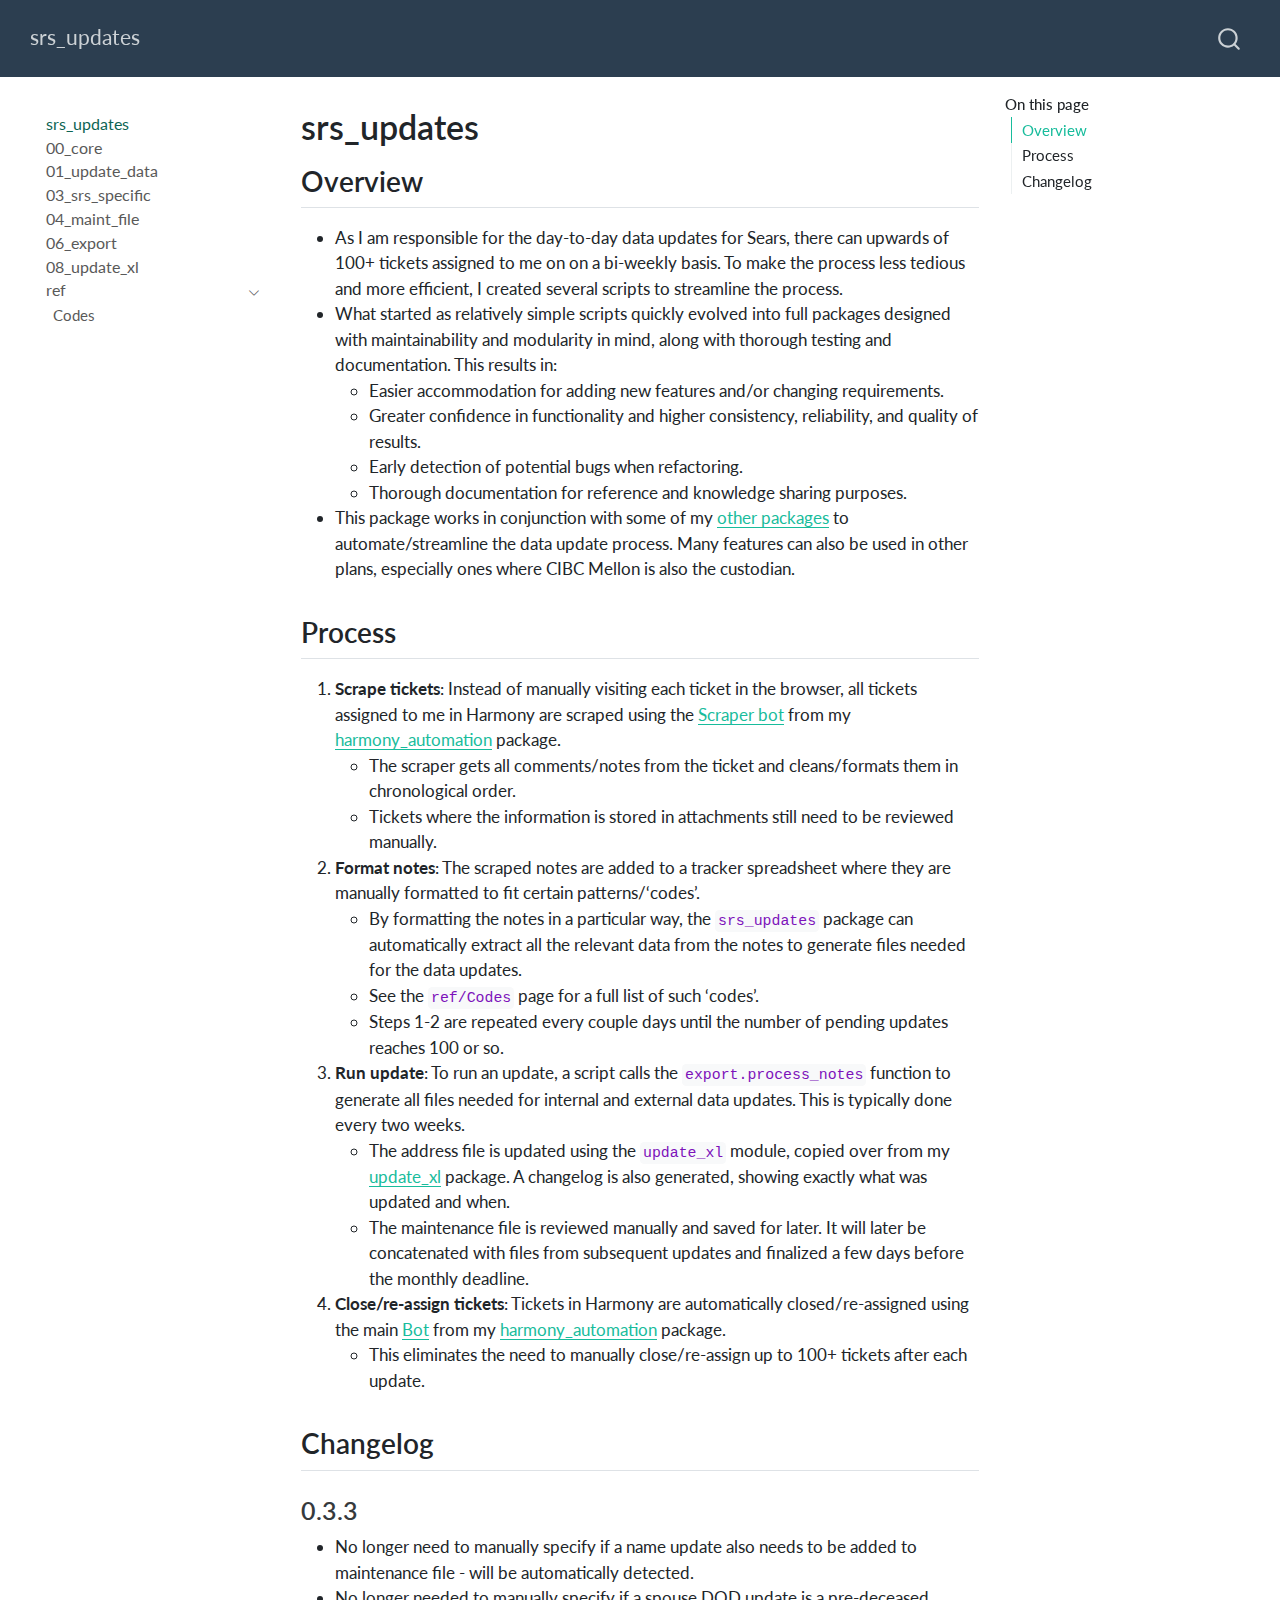
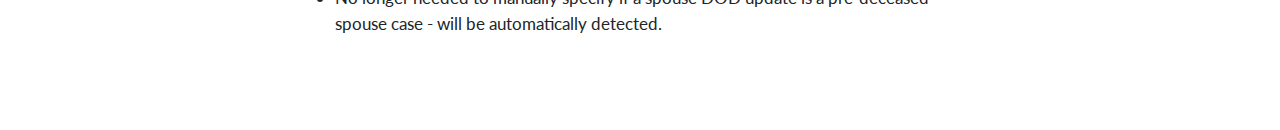
==== docs/index.html @ 4bc820a5 "init" ====
<!DOCTYPE html>
<html xmlns="http://www.w3.org/1999/xhtml" lang="en" xml:lang="en"><head>

<meta charset="utf-8">
<meta name="generator" content="quarto-1.5.56">

<meta name="viewport" content="width=device-width, initial-scale=1.0, user-scalable=yes">


<title>srs_updates</title>
<style>
code{white-space: pre-wrap;}
span.smallcaps{font-variant: small-caps;}
div.columns{display: flex; gap: min(4vw, 1.5em);}
div.column{flex: auto; overflow-x: auto;}
div.hanging-indent{margin-left: 1.5em; text-indent: -1.5em;}
ul.task-list{list-style: none;}
ul.task-list li input[type="checkbox"] {
  width: 0.8em;
  margin: 0 0.8em 0.2em -1em; /* quarto-specific, see https://github.com/quarto-dev/quarto-cli/issues/4556 */ 
  vertical-align: middle;
}
</style>


<script src="site_libs/quarto-nav/quarto-nav.js"></script>
<script src="site_libs/quarto-nav/headroom.min.js"></script>
<script src="site_libs/clipboard/clipboard.min.js"></script>
<script src="site_libs/quarto-search/autocomplete.umd.js"></script>
<script src="site_libs/quarto-search/fuse.min.js"></script>
<script src="site_libs/quarto-search/quarto-search.js"></script>
<meta name="quarto:offset" content="./">
<script src="site_libs/quarto-html/quarto.js"></script>
<script src="site_libs/quarto-html/popper.min.js"></script>
<script src="site_libs/quarto-html/tippy.umd.min.js"></script>
<script src="site_libs/quarto-html/anchor.min.js"></script>
<link href="site_libs/quarto-html/tippy.css" rel="stylesheet">
<link href="site_libs/quarto-html/quarto-syntax-highlighting.css" rel="stylesheet" id="quarto-text-highlighting-styles">
<script src="site_libs/bootstrap/bootstrap.min.js"></script>
<link href="site_libs/bootstrap/bootstrap-icons.css" rel="stylesheet">
<link href="site_libs/bootstrap/bootstrap.min.css" rel="stylesheet" id="quarto-bootstrap" data-mode="light">
<script id="quarto-search-options" type="application/json">{
  "location": "navbar",
  "copy-button": false,
  "collapse-after": 3,
  "panel-placement": "end",
  "type": "overlay",
  "limit": 50,
  "keyboard-shortcut": [
    "f",
    "/",
    "s"
  ],
  "show-item-context": false,
  "language": {
    "search-no-results-text": "No results",
    "search-matching-documents-text": "matching documents",
    "search-copy-link-title": "Copy link to search",
    "search-hide-matches-text": "Hide additional matches",
    "search-more-match-text": "more match in this document",
    "search-more-matches-text": "more matches in this document",
    "search-clear-button-title": "Clear",
    "search-text-placeholder": "",
    "search-detached-cancel-button-title": "Cancel",
    "search-submit-button-title": "Submit",
    "search-label": "Search"
  }
}</script>


<link rel="stylesheet" href="styles.css">
<meta property="og:title" content="srs_updates">
<meta property="og:site_name" content="srs_updates">
<meta name="twitter:title" content="srs_updates">
<meta name="twitter:card" content="summary">
</head>

<body class="nav-sidebar floating nav-fixed">

<div id="quarto-search-results"></div>
  <header id="quarto-header" class="headroom fixed-top">
    <nav class="navbar navbar-expand-lg " data-bs-theme="dark">
      <div class="navbar-container container-fluid">
      <div class="navbar-brand-container mx-auto">
    <a class="navbar-brand" href="./index.html">
    <span class="navbar-title">srs_updates</span>
    </a>
  </div>
        <div class="quarto-navbar-tools tools-end">
</div>
          <div id="quarto-search" class="" title="Search"></div>
      </div> <!-- /container-fluid -->
    </nav>
  <nav class="quarto-secondary-nav">
    <div class="container-fluid d-flex">
      <button type="button" class="quarto-btn-toggle btn" data-bs-toggle="collapse" role="button" data-bs-target=".quarto-sidebar-collapse-item" aria-controls="quarto-sidebar" aria-expanded="false" aria-label="Toggle sidebar navigation" onclick="if (window.quartoToggleHeadroom) { window.quartoToggleHeadroom(); }">
        <i class="bi bi-layout-text-sidebar-reverse"></i>
      </button>
        <nav class="quarto-page-breadcrumbs" aria-label="breadcrumb"><ol class="breadcrumb"><li class="breadcrumb-item"><a href="./index.html">srs_updates</a></li></ol></nav>
        <a class="flex-grow-1" role="navigation" data-bs-toggle="collapse" data-bs-target=".quarto-sidebar-collapse-item" aria-controls="quarto-sidebar" aria-expanded="false" aria-label="Toggle sidebar navigation" onclick="if (window.quartoToggleHeadroom) { window.quartoToggleHeadroom(); }">      
        </a>
    </div>
  </nav>
</header>
<!-- content -->
<div id="quarto-content" class="quarto-container page-columns page-rows-contents page-layout-article page-navbar">
<!-- sidebar -->
  <nav id="quarto-sidebar" class="sidebar collapse collapse-horizontal quarto-sidebar-collapse-item sidebar-navigation floating overflow-auto">
    <div class="sidebar-menu-container"> 
    <ul class="list-unstyled mt-1">
        <li class="sidebar-item">
  <div class="sidebar-item-container"> 
  <a href="./index.html" class="sidebar-item-text sidebar-link active">
 <span class="menu-text">srs_updates</span></a>
  </div>
</li>
        <li class="sidebar-item">
  <div class="sidebar-item-container"> 
  <a href="./core.html" class="sidebar-item-text sidebar-link">
 <span class="menu-text">00_core</span></a>
  </div>
</li>
        <li class="sidebar-item">
  <div class="sidebar-item-container"> 
  <a href="./update_data.html" class="sidebar-item-text sidebar-link">
 <span class="menu-text">01_update_data</span></a>
  </div>
</li>
        <li class="sidebar-item">
  <div class="sidebar-item-container"> 
  <a href="./srs_specific.html" class="sidebar-item-text sidebar-link">
 <span class="menu-text">03_srs_specific</span></a>
  </div>
</li>
        <li class="sidebar-item">
  <div class="sidebar-item-container"> 
  <a href="./maint_file.html" class="sidebar-item-text sidebar-link">
 <span class="menu-text">04_maint_file</span></a>
  </div>
</li>
        <li class="sidebar-item">
  <div class="sidebar-item-container"> 
  <a href="./export.html" class="sidebar-item-text sidebar-link">
 <span class="menu-text">06_export</span></a>
  </div>
</li>
        <li class="sidebar-item">
  <div class="sidebar-item-container"> 
  <a href="./update_xl.html" class="sidebar-item-text sidebar-link">
 <span class="menu-text">08_update_xl</span></a>
  </div>
</li>
        <li class="sidebar-item sidebar-item-section">
      <div class="sidebar-item-container"> 
            <a class="sidebar-item-text sidebar-link text-start" data-bs-toggle="collapse" data-bs-target="#quarto-sidebar-section-1" role="navigation" aria-expanded="true">
 <span class="menu-text">ref</span></a>
          <a class="sidebar-item-toggle text-start" data-bs-toggle="collapse" data-bs-target="#quarto-sidebar-section-1" role="navigation" aria-expanded="true" aria-label="Toggle section">
            <i class="bi bi-chevron-right ms-2"></i>
          </a> 
      </div>
      <ul id="quarto-sidebar-section-1" class="collapse list-unstyled sidebar-section depth1 show">  
          <li class="sidebar-item">
  <div class="sidebar-item-container"> 
  <a href="./ref/codes.html" class="sidebar-item-text sidebar-link">
 <span class="menu-text">Codes</span></a>
  </div>
</li>
      </ul>
  </li>
    </ul>
    </div>
</nav>
<div id="quarto-sidebar-glass" class="quarto-sidebar-collapse-item" data-bs-toggle="collapse" data-bs-target=".quarto-sidebar-collapse-item"></div>
<!-- margin-sidebar -->
    <div id="quarto-margin-sidebar" class="sidebar margin-sidebar">
        <nav id="TOC" role="doc-toc" class="toc-active">
    <h2 id="toc-title">On this page</h2>
   
  <ul>
  <li><a href="#overview" id="toc-overview" class="nav-link active" data-scroll-target="#overview">Overview</a></li>
  <li><a href="#process" id="toc-process" class="nav-link" data-scroll-target="#process">Process</a></li>
  <li><a href="#changelog" id="toc-changelog" class="nav-link" data-scroll-target="#changelog">Changelog</a>
  <ul class="collapse">
  <li><a href="#section" id="toc-section" class="nav-link" data-scroll-target="#section">0.3.3</a></li>
  </ul></li>
  </ul>
</nav>
    </div>
<!-- main -->
<main class="content" id="quarto-document-content">

<header id="title-block-header" class="quarto-title-block default">
<div class="quarto-title">
<h1 class="title">srs_updates</h1>
</div>



<div class="quarto-title-meta">

    
  
    
  </div>
  


</header>


<!-- WARNING: THIS FILE WAS AUTOGENERATED! DO NOT EDIT! -->
<section id="overview" class="level2">
<h2 class="anchored" data-anchor-id="overview">Overview</h2>
<ul>
<li>As I am responsible for the day-to-day data updates for Sears, there can upwards of 100+ tickets assigned to me on on a bi-weekly basis. To make the process less tedious and more efficient, I created several scripts to streamline the process.</li>
<li>What started as relatively simple scripts quickly evolved into full packages designed with maintainability and modularity in mind, along with thorough testing and documentation. This results in:
<ul>
<li>Easier accommodation for adding new features and/or changing requirements.</li>
<li>Greater confidence in functionality and higher consistency, reliability, and quality of results.</li>
<li>Early detection of potential bugs when refactoring.</li>
<li>Thorough documentation for reference and knowledge sharing purposes.</li>
</ul></li>
<li>This package works in conjunction with some of my <a href="https://github.com/pyronone/">other packages</a> to automate/streamline the data update process. Many features can also be used in other plans, especially ones where CIBC Mellon is also the custodian.</li>
</ul>
</section>
<section id="process" class="level2">
<h2 class="anchored" data-anchor-id="process">Process</h2>
<ol type="1">
<li><strong>Scrape tickets</strong>: Instead of manually visiting each ticket in the browser, all tickets assigned to me in Harmony are scraped using the <a href="https://pyronone.github.io/harmony_automation/bots.html#scraper">Scraper bot</a> from my <a href="https://pyronone.github.io/harmony_automation/index.html">harmony_automation</a> package.
<ul>
<li>The scraper gets all comments/notes from the ticket and cleans/formats them in chronological order.</li>
<li>Tickets where the information is stored in attachments still need to be reviewed manually.</li>
</ul></li>
<li><strong>Format notes</strong>: The scraped notes are added to a tracker spreadsheet where they are manually formatted to fit certain patterns/‘codes’.
<ul>
<li>By formatting the notes in a particular way, the <code>srs_updates</code> package can automatically extract all the relevant data from the notes to generate files needed for the data updates.</li>
<li>See the <code>ref/Codes</code> page for a full list of such ‘codes’.<br>
</li>
<li>Steps 1-2 are repeated every couple days until the number of pending updates reaches 100 or so.</li>
</ul></li>
<li><strong>Run update</strong>: To run an update, a script calls the <code>export.process_notes</code> function to generate all files needed for internal and external data updates. This is typically done every two weeks.
<ul>
<li>The address file is updated using the <code>update_xl</code> module, copied over from my <a href="https://pyronone.github.io/update_xl/index.html">update_xl</a> package. A changelog is also generated, showing exactly what was updated and when.</li>
<li>The maintenance file is reviewed manually and saved for later. It will later be concatenated with files from subsequent updates and finalized a few days before the monthly deadline.</li>
</ul></li>
<li><strong>Close/re-assign tickets</strong>: Tickets in Harmony are automatically closed/re-assigned using the main <a href="https://pyronone.github.io/harmony_automation/bots.html#bot">Bot</a> from my <a href="https://pyronone.github.io/harmony_automation/index.html">harmony_automation</a> package.
<ul>
<li>This eliminates the need to manually close/re-assign up to 100+ tickets after each update.</li>
</ul></li>
</ol>
</section>
<section id="changelog" class="level2">
<h2 class="anchored" data-anchor-id="changelog">Changelog</h2>
<section id="section" class="level3">
<h3 class="anchored" data-anchor-id="section">0.3.3</h3>
<ul>
<li>No longer need to manually specify if a name update also needs to be added to maintenance file - will be automatically detected.</li>
<li>No longer needed to manually specify if a spouse DOD update is a pre-deceased spouse case - will be automatically detected.</li>
</ul>


</section>
</section>

</main> <!-- /main -->
<script id="quarto-html-after-body" type="application/javascript">
window.document.addEventListener("DOMContentLoaded", function (event) {
  const toggleBodyColorMode = (bsSheetEl) => {
    const mode = bsSheetEl.getAttribute("data-mode");
    const bodyEl = window.document.querySelector("body");
    if (mode === "dark") {
      bodyEl.classList.add("quarto-dark");
      bodyEl.classList.remove("quarto-light");
    } else {
      bodyEl.classList.add("quarto-light");
      bodyEl.classList.remove("quarto-dark");
    }
  }
  const toggleBodyColorPrimary = () => {
    const bsSheetEl = window.document.querySelector("link#quarto-bootstrap");
    if (bsSheetEl) {
      toggleBodyColorMode(bsSheetEl);
    }
  }
  toggleBodyColorPrimary();  
  const icon = "";
  const anchorJS = new window.AnchorJS();
  anchorJS.options = {
    placement: 'right',
    icon: icon
  };
  anchorJS.add('.anchored');
  const isCodeAnnotation = (el) => {
    for (const clz of el.classList) {
      if (clz.startsWith('code-annotation-')) {                     
        return true;
      }
    }
    return false;
  }
  const onCopySuccess = function(e) {
    // button target
    const button = e.trigger;
    // don't keep focus
    button.blur();
    // flash "checked"
    button.classList.add('code-copy-button-checked');
    var currentTitle = button.getAttribute("title");
    button.setAttribute("title", "Copied!");
    let tooltip;
    if (window.bootstrap) {
      button.setAttribute("data-bs-toggle", "tooltip");
      button.setAttribute("data-bs-placement", "left");
      button.setAttribute("data-bs-title", "Copied!");
      tooltip = new bootstrap.Tooltip(button, 
        { trigger: "manual", 
          customClass: "code-copy-button-tooltip",
          offset: [0, -8]});
      tooltip.show();    
    }
    setTimeout(function() {
      if (tooltip) {
        tooltip.hide();
        button.removeAttribute("data-bs-title");
        button.removeAttribute("data-bs-toggle");
        button.removeAttribute("data-bs-placement");
      }
      button.setAttribute("title", currentTitle);
      button.classList.remove('code-copy-button-checked');
    }, 1000);
    // clear code selection
    e.clearSelection();
  }
  const getTextToCopy = function(trigger) {
      const codeEl = trigger.previousElementSibling.cloneNode(true);
      for (const childEl of codeEl.children) {
        if (isCodeAnnotation(childEl)) {
          childEl.remove();
        }
      }
      return codeEl.innerText;
  }
  const clipboard = new window.ClipboardJS('.code-copy-button:not([data-in-quarto-modal])', {
    text: getTextToCopy
  });
  clipboard.on('success', onCopySuccess);
  if (window.document.getElementById('quarto-embedded-source-code-modal')) {
    // For code content inside modals, clipBoardJS needs to be initialized with a container option
    // TODO: Check when it could be a function (https://github.com/zenorocha/clipboard.js/issues/860)
    const clipboardModal = new window.ClipboardJS('.code-copy-button[data-in-quarto-modal]', {
      text: getTextToCopy,
      container: window.document.getElementById('quarto-embedded-source-code-modal')
    });
    clipboardModal.on('success', onCopySuccess);
  }
    var localhostRegex = new RegExp(/^(?:http|https):\/\/localhost\:?[0-9]*\//);
    var mailtoRegex = new RegExp(/^mailto:/);
      var filterRegex = new RegExp("https:\/\/R\.github\.io\/srs_updates");
    var isInternal = (href) => {
        return filterRegex.test(href) || localhostRegex.test(href) || mailtoRegex.test(href);
    }
    // Inspect non-navigation links and adorn them if external
 	var links = window.document.querySelectorAll('a[href]:not(.nav-link):not(.navbar-brand):not(.toc-action):not(.sidebar-link):not(.sidebar-item-toggle):not(.pagination-link):not(.no-external):not([aria-hidden]):not(.dropdown-item):not(.quarto-navigation-tool):not(.about-link)');
    for (var i=0; i<links.length; i++) {
      const link = links[i];
      if (!isInternal(link.href)) {
        // undo the damage that might have been done by quarto-nav.js in the case of
        // links that we want to consider external
        if (link.dataset.originalHref !== undefined) {
          link.href = link.dataset.originalHref;
        }
      }
    }
  function tippyHover(el, contentFn, onTriggerFn, onUntriggerFn) {
    const config = {
      allowHTML: true,
      maxWidth: 500,
      delay: 100,
      arrow: false,
      appendTo: function(el) {
          return el.parentElement;
      },
      interactive: true,
      interactiveBorder: 10,
      theme: 'quarto',
      placement: 'bottom-start',
    };
    if (contentFn) {
      config.content = contentFn;
    }
    if (onTriggerFn) {
      config.onTrigger = onTriggerFn;
    }
    if (onUntriggerFn) {
      config.onUntrigger = onUntriggerFn;
    }
    window.tippy(el, config); 
  }
  const noterefs = window.document.querySelectorAll('a[role="doc-noteref"]');
  for (var i=0; i<noterefs.length; i++) {
    const ref = noterefs[i];
    tippyHover(ref, function() {
      // use id or data attribute instead here
      let href = ref.getAttribute('data-footnote-href') || ref.getAttribute('href');
      try { href = new URL(href).hash; } catch {}
      const id = href.replace(/^#\/?/, "");
      const note = window.document.getElementById(id);
      if (note) {
        return note.innerHTML;
      } else {
        return "";
      }
    });
  }
  const xrefs = window.document.querySelectorAll('a.quarto-xref');
  const processXRef = (id, note) => {
    // Strip column container classes
    const stripColumnClz = (el) => {
      el.classList.remove("page-full", "page-columns");
      if (el.children) {
        for (const child of el.children) {
          stripColumnClz(child);
        }
      }
    }
    stripColumnClz(note)
    if (id === null || id.startsWith('sec-')) {
      // Special case sections, only their first couple elements
      const container = document.createElement("div");
      if (note.children && note.children.length > 2) {
        container.appendChild(note.children[0].cloneNode(true));
        for (let i = 1; i < note.children.length; i++) {
          const child = note.children[i];
          if (child.tagName === "P" && child.innerText === "") {
            continue;
          } else {
            container.appendChild(child.cloneNode(true));
            break;
          }
        }
        if (window.Quarto?.typesetMath) {
          window.Quarto.typesetMath(container);
        }
        return container.innerHTML
      } else {
        if (window.Quarto?.typesetMath) {
          window.Quarto.typesetMath(note);
        }
        return note.innerHTML;
      }
    } else {
      // Remove any anchor links if they are present
      const anchorLink = note.querySelector('a.anchorjs-link');
      if (anchorLink) {
        anchorLink.remove();
      }
      if (window.Quarto?.typesetMath) {
        window.Quarto.typesetMath(note);
      }
      // TODO in 1.5, we should make sure this works without a callout special case
      if (note.classList.contains("callout")) {
        return note.outerHTML;
      } else {
        return note.innerHTML;
      }
    }
  }
  for (var i=0; i<xrefs.length; i++) {
    const xref = xrefs[i];
    tippyHover(xref, undefined, function(instance) {
      instance.disable();
      let url = xref.getAttribute('href');
      let hash = undefined; 
      if (url.startsWith('#')) {
        hash = url;
      } else {
        try { hash = new URL(url).hash; } catch {}
      }
      if (hash) {
        const id = hash.replace(/^#\/?/, "");
        const note = window.document.getElementById(id);
        if (note !== null) {
          try {
            const html = processXRef(id, note.cloneNode(true));
            instance.setContent(html);
          } finally {
            instance.enable();
            instance.show();
          }
        } else {
          // See if we can fetch this
          fetch(url.split('#')[0])
          .then(res => res.text())
          .then(html => {
            const parser = new DOMParser();
            const htmlDoc = parser.parseFromString(html, "text/html");
            const note = htmlDoc.getElementById(id);
            if (note !== null) {
              const html = processXRef(id, note);
              instance.setContent(html);
            } 
          }).finally(() => {
            instance.enable();
            instance.show();
          });
        }
      } else {
        // See if we can fetch a full url (with no hash to target)
        // This is a special case and we should probably do some content thinning / targeting
        fetch(url)
        .then(res => res.text())
        .then(html => {
          const parser = new DOMParser();
          const htmlDoc = parser.parseFromString(html, "text/html");
          const note = htmlDoc.querySelector('main.content');
          if (note !== null) {
            // This should only happen for chapter cross references
            // (since there is no id in the URL)
            // remove the first header
            if (note.children.length > 0 && note.children[0].tagName === "HEADER") {
              note.children[0].remove();
            }
            const html = processXRef(null, note);
            instance.setContent(html);
          } 
        }).finally(() => {
          instance.enable();
          instance.show();
        });
      }
    }, function(instance) {
    });
  }
      let selectedAnnoteEl;
      const selectorForAnnotation = ( cell, annotation) => {
        let cellAttr = 'data-code-cell="' + cell + '"';
        let lineAttr = 'data-code-annotation="' +  annotation + '"';
        const selector = 'span[' + cellAttr + '][' + lineAttr + ']';
        return selector;
      }
      const selectCodeLines = (annoteEl) => {
        const doc = window.document;
        const targetCell = annoteEl.getAttribute("data-target-cell");
        const targetAnnotation = annoteEl.getAttribute("data-target-annotation");
        const annoteSpan = window.document.querySelector(selectorForAnnotation(targetCell, targetAnnotation));
        const lines = annoteSpan.getAttribute("data-code-lines").split(",");
        const lineIds = lines.map((line) => {
          return targetCell + "-" + line;
        })
        let top = null;
        let height = null;
        let parent = null;
        if (lineIds.length > 0) {
            //compute the position of the single el (top and bottom and make a div)
            const el = window.document.getElementById(lineIds[0]);
            top = el.offsetTop;
            height = el.offsetHeight;
            parent = el.parentElement.parentElement;
          if (lineIds.length > 1) {
            const lastEl = window.document.getElementById(lineIds[lineIds.length - 1]);
            const bottom = lastEl.offsetTop + lastEl.offsetHeight;
            height = bottom - top;
          }
          if (top !== null && height !== null && parent !== null) {
            // cook up a div (if necessary) and position it 
            let div = window.document.getElementById("code-annotation-line-highlight");
            if (div === null) {
              div = window.document.createElement("div");
              div.setAttribute("id", "code-annotation-line-highlight");
              div.style.position = 'absolute';
              parent.appendChild(div);
            }
            div.style.top = top - 2 + "px";
            div.style.height = height + 4 + "px";
            div.style.left = 0;
            let gutterDiv = window.document.getElementById("code-annotation-line-highlight-gutter");
            if (gutterDiv === null) {
              gutterDiv = window.document.createElement("div");
              gutterDiv.setAttribute("id", "code-annotation-line-highlight-gutter");
              gutterDiv.style.position = 'absolute';
              const codeCell = window.document.getElementById(targetCell);
              const gutter = codeCell.querySelector('.code-annotation-gutter');
              gutter.appendChild(gutterDiv);
            }
            gutterDiv.style.top = top - 2 + "px";
            gutterDiv.style.height = height + 4 + "px";
          }
          selectedAnnoteEl = annoteEl;
        }
      };
      const unselectCodeLines = () => {
        const elementsIds = ["code-annotation-line-highlight", "code-annotation-line-highlight-gutter"];
        elementsIds.forEach((elId) => {
          const div = window.document.getElementById(elId);
          if (div) {
            div.remove();
          }
        });
        selectedAnnoteEl = undefined;
      };
        // Handle positioning of the toggle
    window.addEventListener(
      "resize",
      throttle(() => {
        elRect = undefined;
        if (selectedAnnoteEl) {
          selectCodeLines(selectedAnnoteEl);
        }
      }, 10)
    );
    function throttle(fn, ms) {
    let throttle = false;
    let timer;
      return (...args) => {
        if(!throttle) { // first call gets through
            fn.apply(this, args);
            throttle = true;
        } else { // all the others get throttled
            if(timer) clearTimeout(timer); // cancel #2
            timer = setTimeout(() => {
              fn.apply(this, args);
              timer = throttle = false;
            }, ms);
        }
      };
    }
      // Attach click handler to the DT
      const annoteDls = window.document.querySelectorAll('dt[data-target-cell]');
      for (const annoteDlNode of annoteDls) {
        annoteDlNode.addEventListener('click', (event) => {
          const clickedEl = event.target;
          if (clickedEl !== selectedAnnoteEl) {
            unselectCodeLines();
            const activeEl = window.document.querySelector('dt[data-target-cell].code-annotation-active');
            if (activeEl) {
              activeEl.classList.remove('code-annotation-active');
            }
            selectCodeLines(clickedEl);
            clickedEl.classList.add('code-annotation-active');
          } else {
            // Unselect the line
            unselectCodeLines();
            clickedEl.classList.remove('code-annotation-active');
          }
        });
      }
  const findCites = (el) => {
    const parentEl = el.parentElement;
    if (parentEl) {
      const cites = parentEl.dataset.cites;
      if (cites) {
        return {
          el,
          cites: cites.split(' ')
        };
      } else {
        return findCites(el.parentElement)
      }
    } else {
      return undefined;
    }
  };
  var bibliorefs = window.document.querySelectorAll('a[role="doc-biblioref"]');
  for (var i=0; i<bibliorefs.length; i++) {
    const ref = bibliorefs[i];
    const citeInfo = findCites(ref);
    if (citeInfo) {
      tippyHover(citeInfo.el, function() {
        var popup = window.document.createElement('div');
        citeInfo.cites.forEach(function(cite) {
          var citeDiv = window.document.createElement('div');
          citeDiv.classList.add('hanging-indent');
          citeDiv.classList.add('csl-entry');
          var biblioDiv = window.document.getElementById('ref-' + cite);
          if (biblioDiv) {
            citeDiv.innerHTML = biblioDiv.innerHTML;
          }
          popup.appendChild(citeDiv);
        });
        return popup.innerHTML;
      });
    }
  }
});
</script>
</div> <!-- /content -->




</body></html>
---- docs/site_libs/quarto-html/tippy.css ----
.tippy-box[data-animation=fade][data-state=hidden]{opacity:0}[data-tippy-root]{max-width:calc(100vw - 10px)}.tippy-box{position:relative;background-color:#333;color:#fff;border-radius:4px;font-size:14px;line-height:1.4;white-space:normal;outline:0;transition-property:transform,visibility,opacity}.tippy-box[data-placement^=top]>.tippy-arrow{bottom:0}.tippy-box[data-placement^=top]>.tippy-arrow:before{bottom:-7px;left:0;border-width:8px 8px 0;border-top-color:initial;transform-origin:center top}.tippy-box[data-placement^=bottom]>.tippy-arrow{top:0}.tippy-box[data-placement^=bottom]>.tippy-arrow:before{top:-7px;left:0;border-width:0 8px 8px;border-bottom-color:initial;transform-origin:center bottom}.tippy-box[data-placement^=left]>.tippy-arrow{right:0}.tippy-box[data-placement^=left]>.tippy-arrow:before{border-width:8px 0 8px 8px;border-left-color:initial;right:-7px;transform-origin:center left}.tippy-box[data-placement^=right]>.tippy-arrow{left:0}.tippy-box[data-placement^=right]>.tippy-arrow:before{left:-7px;border-width:8px 8px 8px 0;border-right-color:initial;transform-origin:center right}.tippy-box[data-inertia][data-state=visible]{transition-timing-function:cubic-bezier(.54,1.5,.38,1.11)}.tippy-arrow{width:16px;height:16px;color:#333}.tippy-arrow:before{content:"";position:absolute;border-color:transparent;border-style:solid}.tippy-content{position:relative;padding:5px 9px;z-index:1}
---- docs/site_libs/quarto-html/quarto-syntax-highlighting.css ----
/* quarto syntax highlight colors */
:root {
  --quarto-hl-ot-color: #003B4F;
  --quarto-hl-at-color: #657422;
  --quarto-hl-ss-color: #20794D;
  --quarto-hl-an-color: #5E5E5E;
  --quarto-hl-fu-color: #4758AB;
  --quarto-hl-st-color: #20794D;
  --quarto-hl-cf-color: #003B4F;
  --quarto-hl-op-color: #5E5E5E;
  --quarto-hl-er-color: #AD0000;
  --quarto-hl-bn-color: #AD0000;
  --quarto-hl-al-color: #AD0000;
  --quarto-hl-va-color: #111111;
  --quarto-hl-bu-color: inherit;
  --quarto-hl-ex-color: inherit;
  --quarto-hl-pp-color: #AD0000;
  --quarto-hl-in-color: #5E5E5E;
  --quarto-hl-vs-color: #20794D;
  --quarto-hl-wa-color: #5E5E5E;
  --quarto-hl-do-color: #5E5E5E;
  --quarto-hl-im-color: #00769E;
  --quarto-hl-ch-color: #20794D;
  --quarto-hl-dt-color: #AD0000;
  --quarto-hl-fl-color: #AD0000;
  --quarto-hl-co-color: #5E5E5E;
  --quarto-hl-cv-color: #5E5E5E;
  --quarto-hl-cn-color: #8f5902;
  --quarto-hl-sc-color: #5E5E5E;
  --quarto-hl-dv-color: #AD0000;
  --quarto-hl-kw-color: #003B4F;
}

/* other quarto variables */
:root {
  --quarto-font-monospace: SFMono-Regular, Menlo, Monaco, Consolas, "Liberation Mono", "Courier New", monospace;
}

pre > code.sourceCode > span {
  color: #003B4F;
}

code span {
  color: #003B4F;
}

code.sourceCode > span {
  color: #003B4F;
}

div.sourceCode,
div.sourceCode pre.sourceCode {
  color: #003B4F;
}

code span.ot {
  color: #003B4F;
  font-style: inherit;
}

code span.at {
  color: #657422;
  font-style: inherit;
}

code span.ss {
  color: #20794D;
  font-style: inherit;
}

code span.an {
  color: #5E5E5E;
  font-style: inherit;
}

code span.fu {
  color: #4758AB;
  font-style: inherit;
}

code span.st {
  color: #20794D;
  font-style: inherit;
}

code span.cf {
  color: #003B4F;
  font-weight: bold;
  font-style: inherit;
}

code span.op {
  color: #5E5E5E;
  font-style: inherit;
}

code span.er {
  color: #AD0000;
  font-style: inherit;
}

code span.bn {
  color: #AD0000;
  font-style: inherit;
}

code span.al {
  color: #AD0000;
  font-style: inherit;
}

code span.va {
  color: #111111;
  font-style: inherit;
}

code span.bu {
  font-style: inherit;
}

code span.ex {
  font-style: inherit;
}

code span.pp {
  color: #AD0000;
  font-style: inherit;
}

code span.in {
  color: #5E5E5E;
  font-style: inherit;
}

code span.vs {
  color: #20794D;
  font-style: inherit;
}

code span.wa {
  color: #5E5E5E;
  font-style: italic;
}

code span.do {
  color: #5E5E5E;
  font-style: italic;
}

code span.im {
  color: #00769E;
  font-style: inherit;
}

code span.ch {
  color: #20794D;
  font-style: inherit;
}

code span.dt {
  color: #AD0000;
  font-style: inherit;
}

code span.fl {
  color: #AD0000;
  font-style: inherit;
}

code span.co {
  color: #5E5E5E;
  font-style: inherit;
}

code span.cv {
  color: #5E5E5E;
  font-style: italic;
}

code span.cn {
  color: #8f5902;
  font-style: inherit;
}

code span.sc {
  color: #5E5E5E;
  font-style: inherit;
}

code span.dv {
  color: #AD0000;
  font-style: inherit;
}

code span.kw {
  color: #003B4F;
  font-weight: bold;
  font-style: inherit;
}

.prevent-inlining {
  content: "</";
}

/*# sourceMappingURL=debc5d5d77c3f9108843748ff7464032.css.map */
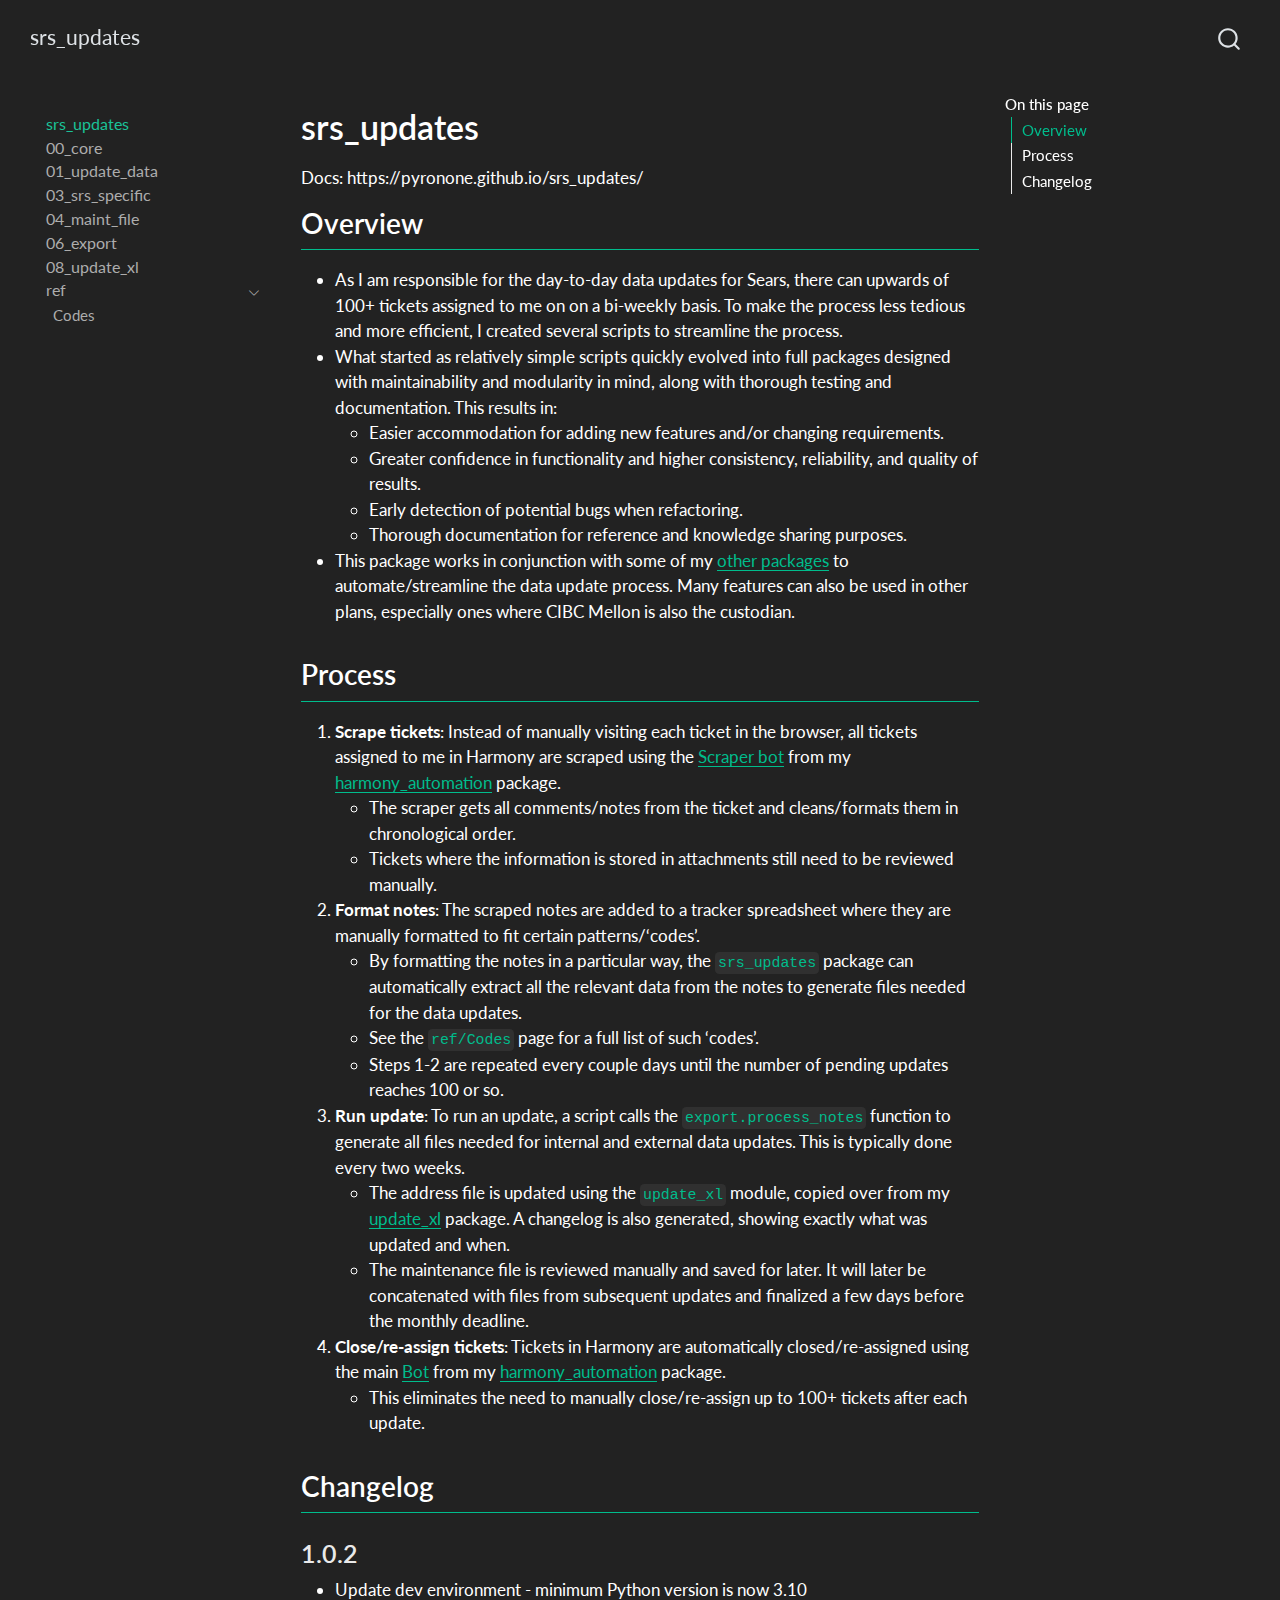
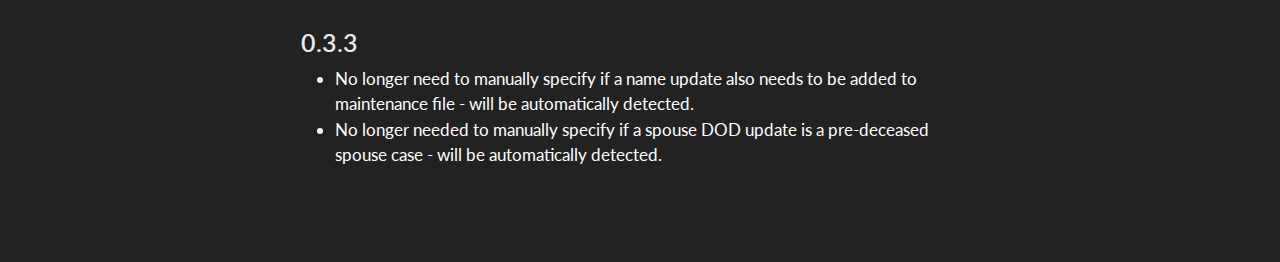
==== commit 2e05e4ea: "1.0.2" ====
--- a/docs/index.html
+++ b/docs/index.html
@@ -35,10 +35,10 @@
 <script src="site_libs/quarto-html/tippy.umd.min.js"></script>
 <script src="site_libs/quarto-html/anchor.min.js"></script>
 <link href="site_libs/quarto-html/tippy.css" rel="stylesheet">
-<link href="site_libs/quarto-html/quarto-syntax-highlighting.css" rel="stylesheet" id="quarto-text-highlighting-styles">
+<link href="site_libs/quarto-html/quarto-syntax-highlighting-dark.css" rel="stylesheet" id="quarto-text-highlighting-styles">
 <script src="site_libs/bootstrap/bootstrap.min.js"></script>
 <link href="site_libs/bootstrap/bootstrap-icons.css" rel="stylesheet">
-<link href="site_libs/bootstrap/bootstrap.min.css" rel="stylesheet" id="quarto-bootstrap" data-mode="light">
+<link href="site_libs/bootstrap/bootstrap.min.css" rel="stylesheet" id="quarto-bootstrap" data-mode="dark">
 <script id="quarto-search-options" type="application/json">{
   "location": "navbar",
   "copy-button": false,
@@ -70,8 +70,10 @@
 
 <link rel="stylesheet" href="styles.css">
 <meta property="og:title" content="srs_updates">
+<meta property="og:description" content="…">
 <meta property="og:site_name" content="srs_updates">
 <meta name="twitter:title" content="srs_updates">
+<meta name="twitter:description" content="…">
 <meta name="twitter:card" content="summary">
 </head>
 
@@ -181,7 +183,8 @@
   <li><a href="#process" id="toc-process" class="nav-link" data-scroll-target="#process">Process</a></li>
   <li><a href="#changelog" id="toc-changelog" class="nav-link" data-scroll-target="#changelog">Changelog</a>
   <ul class="collapse">
-  <li><a href="#section" id="toc-section" class="nav-link" data-scroll-target="#section">0.3.3</a></li>
+  <li><a href="#section" id="toc-section" class="nav-link" data-scroll-target="#section">1.0.2</a></li>
+  <li><a href="#section-1" id="toc-section-1" class="nav-link" data-scroll-target="#section-1">0.3.3</a></li>
   </ul></li>
   </ul>
 </nav>
@@ -208,7 +211,8 @@
 </header>
 
 
-<!-- WARNING: THIS FILE WAS AUTOGENERATED! DO NOT EDIT! -->
+<!-- ... -->
+<p>Docs: https://pyronone.github.io/srs_updates/</p>
 <section id="overview" class="level2">
 <h2 class="anchored" data-anchor-id="overview">Overview</h2>
 <ul>
@@ -252,7 +256,13 @@
 <section id="changelog" class="level2">
 <h2 class="anchored" data-anchor-id="changelog">Changelog</h2>
 <section id="section" class="level3">
-<h3 class="anchored" data-anchor-id="section">0.3.3</h3>
+<h3 class="anchored" data-anchor-id="section">1.0.2</h3>
+<ul>
+<li>Update dev environment - minimum Python version is now 3.10</li>
+</ul>
+</section>
+<section id="section-1" class="level3">
+<h3 class="anchored" data-anchor-id="section-1">0.3.3</h3>
 <ul>
 <li>No longer need to manually specify if a name update also needs to be added to maintenance file - will be automatically detected.</li>
 <li>No longer needed to manually specify if a spouse DOD update is a pre-deceased spouse case - will be automatically detected.</li>
@@ -355,7 +365,7 @@
   }
     var localhostRegex = new RegExp(/^(?:http|https):\/\/localhost\:?[0-9]*\//);
     var mailtoRegex = new RegExp(/^mailto:/);
-      var filterRegex = new RegExp("https:\/\/R\.github\.io\/srs_updates");
+      var filterRegex = new RegExp("https:\/\/pyronone\.github\.io\/srs_updates");
     var isInternal = (href) => {
         return filterRegex.test(href) || localhostRegex.test(href) || mailtoRegex.test(href);
     }
--- a/docs/site_libs/quarto-html/quarto-syntax-highlighting-dark.css
+++ b/docs/site_libs/quarto-html/quarto-syntax-highlighting-dark.css
@@ -0,0 +1,189 @@
+/* quarto syntax highlight colors */
+:root {
+  --quarto-hl-al-color: #f07178;
+  --quarto-hl-an-color: #d4d0ab;
+  --quarto-hl-at-color: #00e0e0;
+  --quarto-hl-bn-color: #d4d0ab;
+  --quarto-hl-bu-color: #abe338;
+  --quarto-hl-ch-color: #abe338;
+  --quarto-hl-co-color: #f8f8f2;
+  --quarto-hl-cv-color: #ffd700;
+  --quarto-hl-cn-color: #ffd700;
+  --quarto-hl-cf-color: #ffa07a;
+  --quarto-hl-dt-color: #ffa07a;
+  --quarto-hl-dv-color: #d4d0ab;
+  --quarto-hl-do-color: #f8f8f2;
+  --quarto-hl-er-color: #f07178;
+  --quarto-hl-ex-color: #00e0e0;
+  --quarto-hl-fl-color: #d4d0ab;
+  --quarto-hl-fu-color: #ffa07a;
+  --quarto-hl-im-color: #abe338;
+  --quarto-hl-in-color: #d4d0ab;
+  --quarto-hl-kw-color: #ffa07a;
+  --quarto-hl-op-color: #ffa07a;
+  --quarto-hl-ot-color: #00e0e0;
+  --quarto-hl-pp-color: #dcc6e0;
+  --quarto-hl-re-color: #00e0e0;
+  --quarto-hl-sc-color: #abe338;
+  --quarto-hl-ss-color: #abe338;
+  --quarto-hl-st-color: #abe338;
+  --quarto-hl-va-color: #00e0e0;
+  --quarto-hl-vs-color: #abe338;
+  --quarto-hl-wa-color: #dcc6e0;
+}
+
+/* other quarto variables */
+:root {
+  --quarto-font-monospace: SFMono-Regular, Menlo, Monaco, Consolas, "Liberation Mono", "Courier New", monospace;
+}
+
+code span.al {
+  background-color: #2a0f15;
+  font-weight: bold;
+  color: #f07178;
+}
+
+code span.an {
+  color: #d4d0ab;
+}
+
+code span.at {
+  color: #00e0e0;
+}
+
+code span.bn {
+  color: #d4d0ab;
+}
+
+code span.bu {
+  color: #abe338;
+}
+
+code span.ch {
+  color: #abe338;
+}
+
+code span.co {
+  font-style: italic;
+  color: #f8f8f2;
+}
+
+code span.cv {
+  color: #ffd700;
+}
+
+code span.cn {
+  color: #ffd700;
+}
+
+code span.cf {
+  font-weight: bold;
+  color: #ffa07a;
+}
+
+code span.dt {
+  color: #ffa07a;
+}
+
+code span.dv {
+  color: #d4d0ab;
+}
+
+code span.do {
+  color: #f8f8f2;
+}
+
+code span.er {
+  color: #f07178;
+  text-decoration: underline;
+}
+
+code span.ex {
+  font-weight: bold;
+  color: #00e0e0;
+}
+
+code span.fl {
+  color: #d4d0ab;
+}
+
+code span.fu {
+  color: #ffa07a;
+}
+
+code span.im {
+  color: #abe338;
+}
+
+code span.in {
+  color: #d4d0ab;
+}
+
+code span.kw {
+  font-weight: bold;
+  color: #ffa07a;
+}
+
+pre > code.sourceCode > span {
+  color: #f8f8f2;
+}
+
+code span {
+  color: #f8f8f2;
+}
+
+code.sourceCode > span {
+  color: #f8f8f2;
+}
+
+div.sourceCode,
+div.sourceCode pre.sourceCode {
+  color: #f8f8f2;
+}
+
+code span.op {
+  color: #ffa07a;
+}
+
+code span.ot {
+  color: #00e0e0;
+}
+
+code span.pp {
+  color: #dcc6e0;
+}
+
+code span.re {
+  background-color: #f8f8f2;
+  color: #00e0e0;
+}
+
+code span.sc {
+  color: #abe338;
+}
+
+code span.ss {
+  color: #abe338;
+}
+
+code span.st {
+  color: #abe338;
+}
+
+code span.va {
+  color: #00e0e0;
+}
+
+code span.vs {
+  color: #abe338;
+}
+
+code span.wa {
+  color: #dcc6e0;
+}
+
+.prevent-inlining {
+  content: "</";
+}
+
+/*# sourceMappingURL=935a306eefa94366c21e1a970dddb765.css.map */
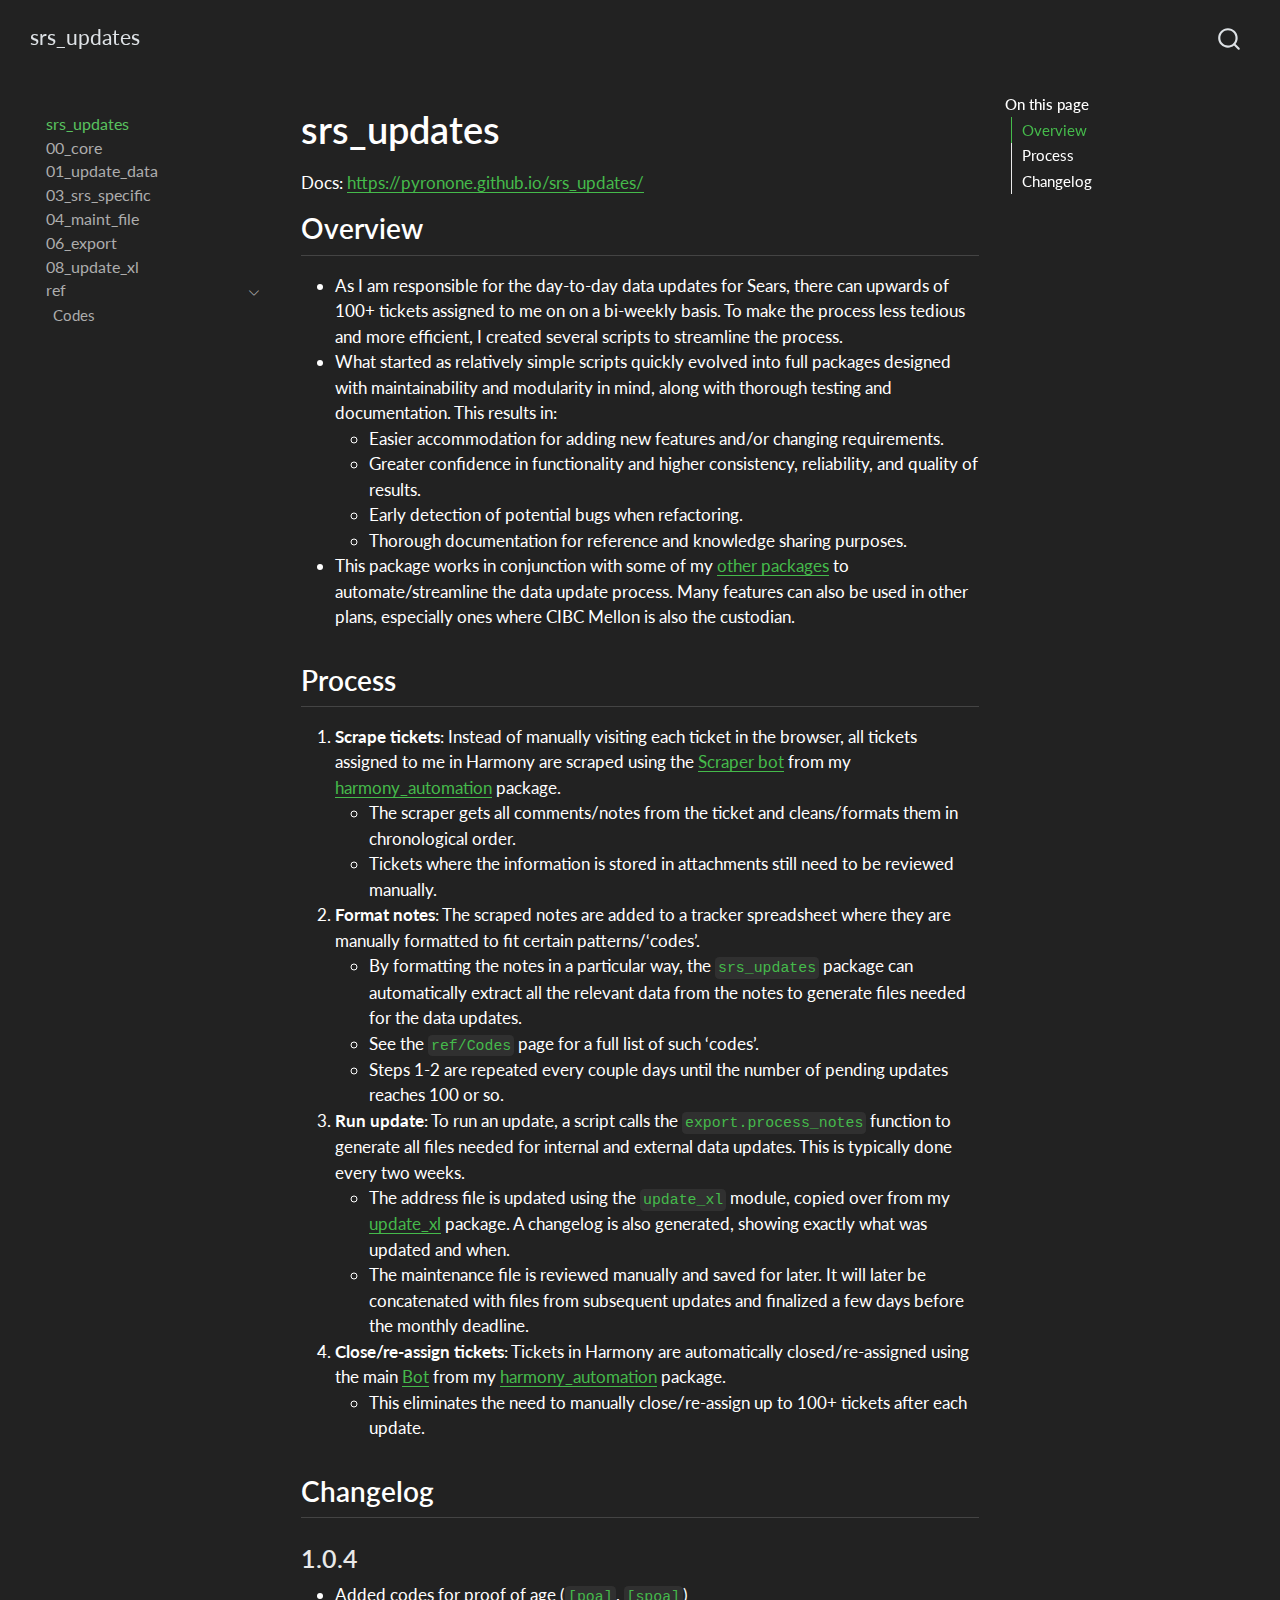
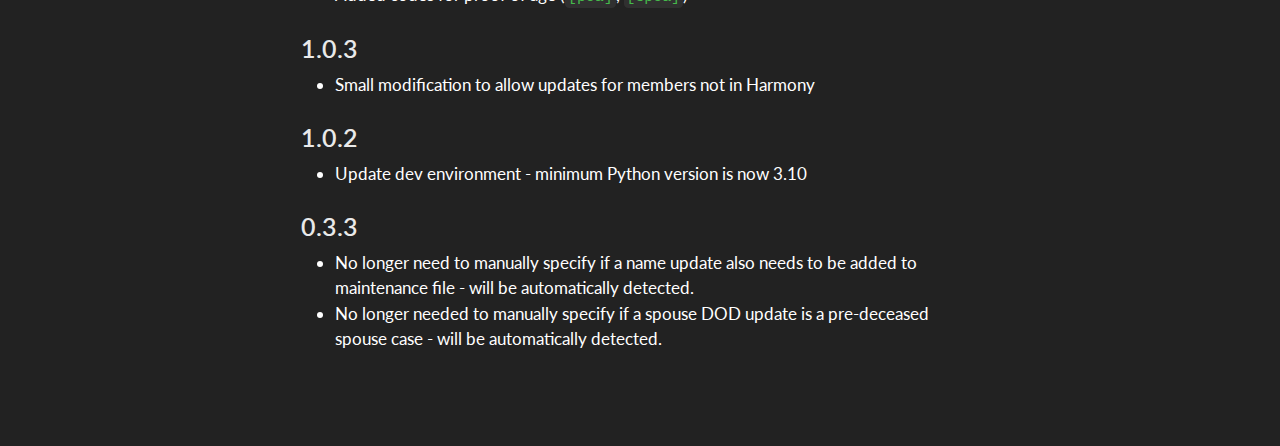
==== commit 2aa53575: "1.0.4" ====
--- a/docs/index.html
+++ b/docs/index.html
@@ -183,8 +183,10 @@
   <li><a href="#process" id="toc-process" class="nav-link" data-scroll-target="#process">Process</a></li>
   <li><a href="#changelog" id="toc-changelog" class="nav-link" data-scroll-target="#changelog">Changelog</a>
   <ul class="collapse">
-  <li><a href="#section" id="toc-section" class="nav-link" data-scroll-target="#section">1.0.2</a></li>
-  <li><a href="#section-1" id="toc-section-1" class="nav-link" data-scroll-target="#section-1">0.3.3</a></li>
+  <li><a href="#section" id="toc-section" class="nav-link" data-scroll-target="#section">1.0.4</a></li>
+  <li><a href="#section-1" id="toc-section-1" class="nav-link" data-scroll-target="#section-1">1.0.3</a></li>
+  <li><a href="#section-2" id="toc-section-2" class="nav-link" data-scroll-target="#section-2">1.0.2</a></li>
+  <li><a href="#section-3" id="toc-section-3" class="nav-link" data-scroll-target="#section-3">0.3.3</a></li>
   </ul></li>
   </ul>
 </nav>
@@ -212,7 +214,7 @@
 
 
 <!-- ... -->
-<p>Docs: https://pyronone.github.io/srs_updates/</p>
+<p>Docs: <a href="https://pyronone.github.io/srs_updates">https://pyronone.github.io/srs_updates/</a></p>
 <section id="overview" class="level2">
 <h2 class="anchored" data-anchor-id="overview">Overview</h2>
 <ul>
@@ -256,13 +258,25 @@
 <section id="changelog" class="level2">
 <h2 class="anchored" data-anchor-id="changelog">Changelog</h2>
 <section id="section" class="level3">
-<h3 class="anchored" data-anchor-id="section">1.0.2</h3>
+<h3 class="anchored" data-anchor-id="section">1.0.4</h3>
+<ul>
+<li>Added codes for proof of age (<code>[poa]</code>, <code>[spoa]</code>)</li>
+</ul>
+</section>
+<section id="section-1" class="level3">
+<h3 class="anchored" data-anchor-id="section-1">1.0.3</h3>
+<ul>
+<li>Small modification to allow updates for members not in Harmony</li>
+</ul>
+</section>
+<section id="section-2" class="level3">
+<h3 class="anchored" data-anchor-id="section-2">1.0.2</h3>
 <ul>
 <li>Update dev environment - minimum Python version is now 3.10</li>
 </ul>
 </section>
-<section id="section-1" class="level3">
-<h3 class="anchored" data-anchor-id="section-1">0.3.3</h3>
+<section id="section-3" class="level3">
+<h3 class="anchored" data-anchor-id="section-3">0.3.3</h3>
 <ul>
 <li>No longer need to manually specify if a name update also needs to be added to maintenance file - will be automatically detected.</li>
 <li>No longer needed to manually specify if a spouse DOD update is a pre-deceased spouse case - will be automatically detected.</li>
--- a/docs/site_libs/quarto-html/quarto-syntax-highlighting-dark.css
+++ b/docs/site_libs/quarto-html/quarto-syntax-highlighting-dark.css
@@ -1,35 +1,34 @@
 /* quarto syntax highlight colors */
 :root {
-  --quarto-hl-al-color: #f07178;
-  --quarto-hl-an-color: #d4d0ab;
-  --quarto-hl-at-color: #00e0e0;
-  --quarto-hl-bn-color: #d4d0ab;
-  --quarto-hl-bu-color: #abe338;
-  --quarto-hl-ch-color: #abe338;
-  --quarto-hl-co-color: #f8f8f2;
-  --quarto-hl-cv-color: #ffd700;
-  --quarto-hl-cn-color: #ffd700;
-  --quarto-hl-cf-color: #ffa07a;
-  --quarto-hl-dt-color: #ffa07a;
-  --quarto-hl-dv-color: #d4d0ab;
-  --quarto-hl-do-color: #f8f8f2;
-  --quarto-hl-er-color: #f07178;
-  --quarto-hl-ex-color: #00e0e0;
-  --quarto-hl-fl-color: #d4d0ab;
-  --quarto-hl-fu-color: #ffa07a;
-  --quarto-hl-im-color: #abe338;
-  --quarto-hl-in-color: #d4d0ab;
-  --quarto-hl-kw-color: #ffa07a;
-  --quarto-hl-op-color: #ffa07a;
-  --quarto-hl-ot-color: #00e0e0;
-  --quarto-hl-pp-color: #dcc6e0;
-  --quarto-hl-re-color: #00e0e0;
-  --quarto-hl-sc-color: #abe338;
-  --quarto-hl-ss-color: #abe338;
-  --quarto-hl-st-color: #abe338;
-  --quarto-hl-va-color: #00e0e0;
-  --quarto-hl-vs-color: #abe338;
-  --quarto-hl-wa-color: #dcc6e0;
+  --quarto-hl-al-color: #e85848;
+  --quarto-hl-an-color: #ad7fa8;
+  --quarto-hl-at-color: #ad7fa8;
+  --quarto-hl-bn-color: #edd400;
+  --quarto-hl-bu-color: #729fcf;
+  --quarto-hl-ch-color: #ce5c00;
+  --quarto-hl-co-color: #30a100;
+  --quarto-hl-cv-color: #ad7fa8;
+  --quarto-hl-cn-color: #edd400;
+  --quarto-hl-cf-color: #ffffff;
+  --quarto-hl-dt-color: #508ed8;
+  --quarto-hl-dv-color: #edd400;
+  --quarto-hl-do-color: #4e9a06;
+  --quarto-hl-er-color: #e85848;
+  --quarto-hl-ex-color: #508ed8;
+  --quarto-hl-fl-color: #ce5c00;
+  --quarto-hl-fu-color: #729fcf;
+  --quarto-hl-im-color: #ad7fa8;
+  --quarto-hl-in-color: #c0a25f;
+  --quarto-hl-kw-color: #ffffff;
+  --quarto-hl-op-color: #eeeeec;
+  --quarto-hl-pp-color: #ad7fa8;
+  --quarto-hl-re-color: #508ed8;
+  --quarto-hl-sc-color: #ce5c00;
+  --quarto-hl-ss-color: #fce94f;
+  --quarto-hl-st-color: #edd400;
+  --quarto-hl-va-color: #ce5c00;
+  --quarto-hl-vs-color: #c4a000;
+  --quarto-hl-wa-color: #e85848;
 }
 
 /* other quarto variables */
@@ -38,148 +37,145 @@
 }
 
 code span.al {
-  background-color: #2a0f15;
+  background-color: #451e1a;
   font-weight: bold;
-  color: #f07178;
+  color: #e85848;
 }
 
 code span.an {
-  color: #d4d0ab;
+  color: #ad7fa8;
 }
 
 code span.at {
-  color: #00e0e0;
+  color: #ad7fa8;
 }
 
 code span.bn {
-  color: #d4d0ab;
+  color: #edd400;
 }
 
 code span.bu {
-  color: #abe338;
+  color: #729fcf;
 }
 
 code span.ch {
-  color: #abe338;
+  color: #ce5c00;
 }
 
 code span.co {
-  font-style: italic;
-  color: #f8f8f2;
+  color: #30a100;
 }
 
 code span.cv {
-  color: #ffd700;
+  color: #ad7fa8;
 }
 
 code span.cn {
-  color: #ffd700;
+  font-weight: bold;
+  color: #edd400;
 }
 
 code span.cf {
   font-weight: bold;
-  color: #ffa07a;
+  color: #ffffff;
 }
 
 code span.dt {
-  color: #ffa07a;
+  color: #508ed8;
 }
 
 code span.dv {
-  color: #d4d0ab;
+  color: #edd400;
 }
 
 code span.do {
-  color: #f8f8f2;
+  color: #4e9a06;
 }
 
 code span.er {
-  color: #f07178;
+  color: #e85848;
   text-decoration: underline;
 }
 
 code span.ex {
   font-weight: bold;
-  color: #00e0e0;
+  color: #508ed8;
 }
 
 code span.fl {
-  color: #d4d0ab;
+  color: #ce5c00;
 }
 
 code span.fu {
-  color: #ffa07a;
+  font-weight: bold;
+  color: #729fcf;
 }
 
 code span.im {
-  color: #abe338;
+  color: #ad7fa8;
 }
 
 code span.in {
-  color: #d4d0ab;
+  color: #c0a25f;
 }
 
 code span.kw {
   font-weight: bold;
-  color: #ffa07a;
+  color: #ffffff;
 }
 
 pre > code.sourceCode > span {
-  color: #f8f8f2;
+  color: #d3d7c1;
 }
 
 code span {
-  color: #f8f8f2;
+  color: #d3d7c1;
 }
 
 code.sourceCode > span {
-  color: #f8f8f2;
+  color: #d3d7c1;
 }
 
 div.sourceCode,
 div.sourceCode pre.sourceCode {
-  color: #f8f8f2;
+  color: #d3d7c1;
 }
 
 code span.op {
-  color: #ffa07a;
-}
-
-code span.ot {
-  color: #00e0e0;
+  color: #eeeeec;
 }
 
 code span.pp {
-  color: #dcc6e0;
+  color: #ad7fa8;
 }
 
 code span.re {
-  background-color: #f8f8f2;
-  color: #00e0e0;
+  background-color: #1c2c3f;
+  color: #508ed8;
 }
 
 code span.sc {
-  color: #abe338;
+  color: #ce5c00;
 }
 
 code span.ss {
-  color: #abe338;
+  color: #fce94f;
 }
 
 code span.st {
-  color: #abe338;
+  color: #edd400;
 }
 
 code span.va {
-  color: #00e0e0;
+  color: #ce5c00;
 }
 
 code span.vs {
-  color: #abe338;
+  color: #c4a000;
 }
 
 code span.wa {
-  color: #dcc6e0;
+  color: #e85848;
 }
 
 .prevent-inlining {
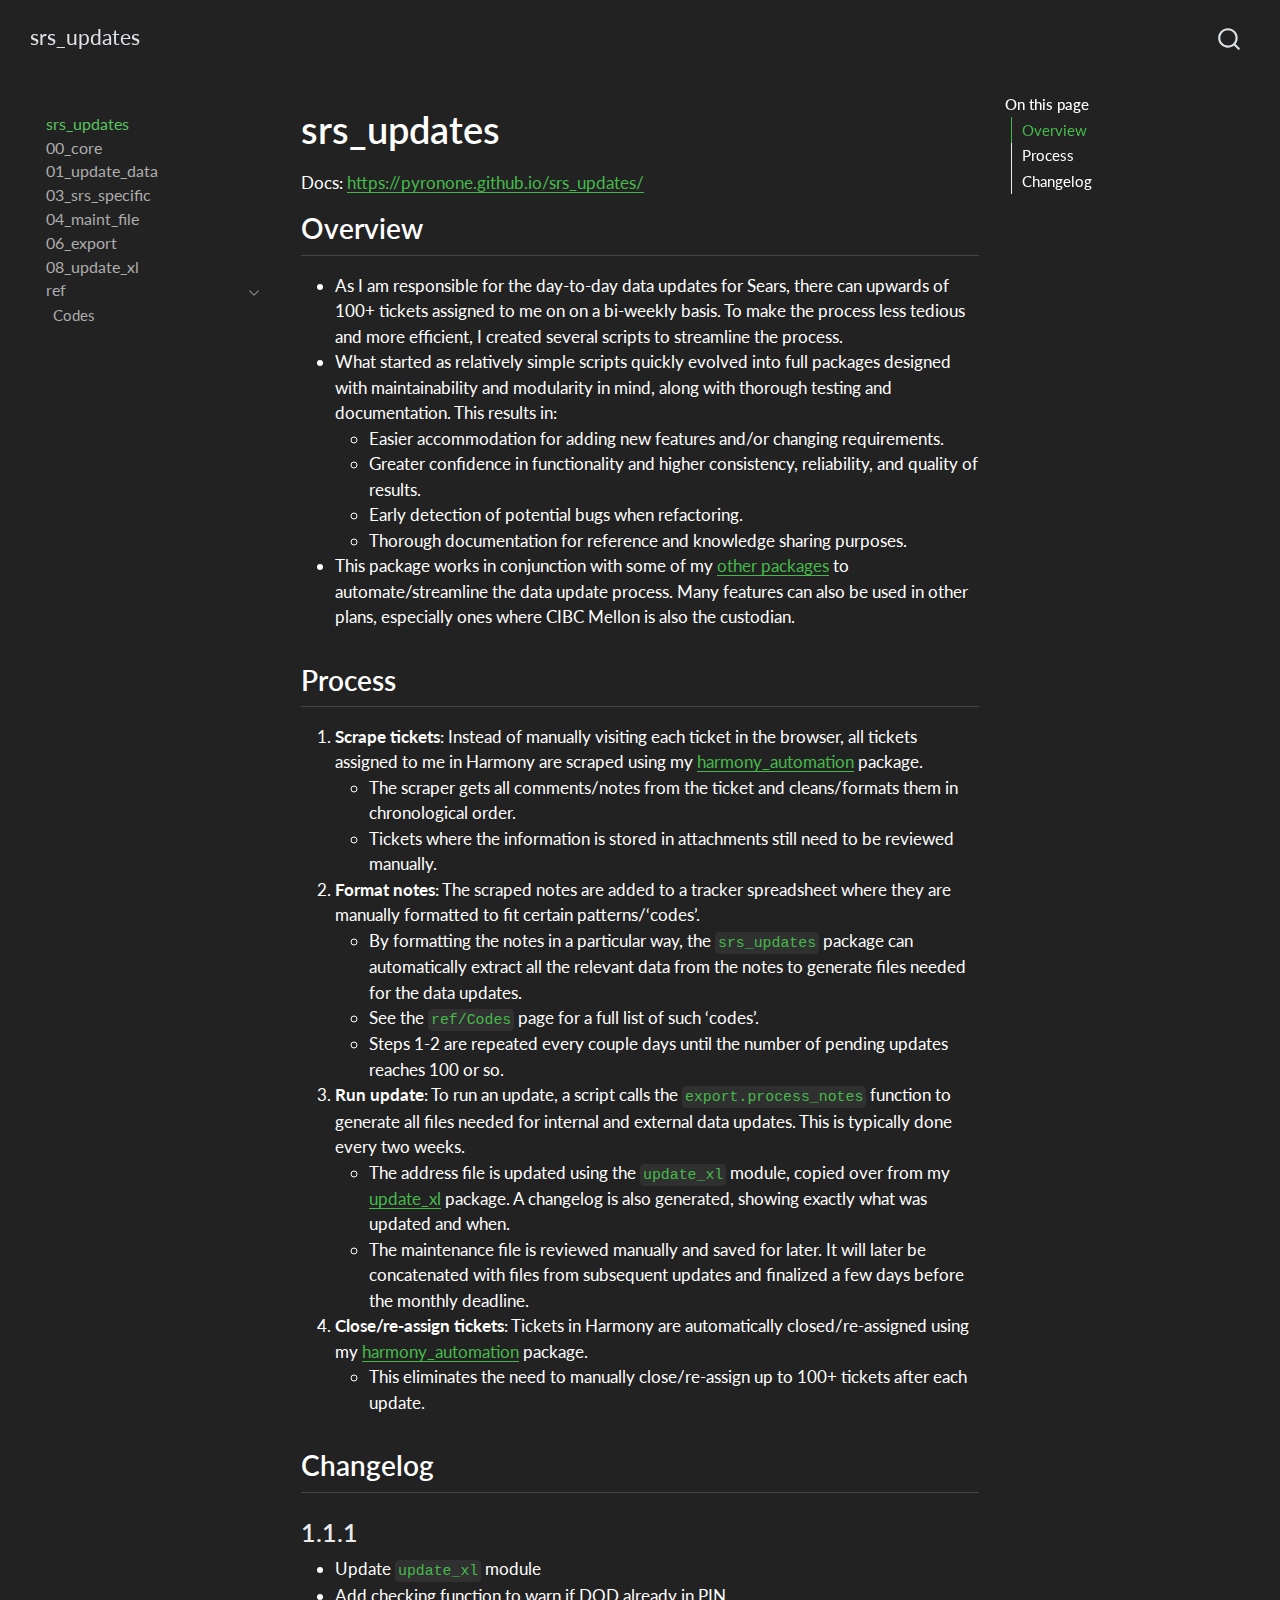
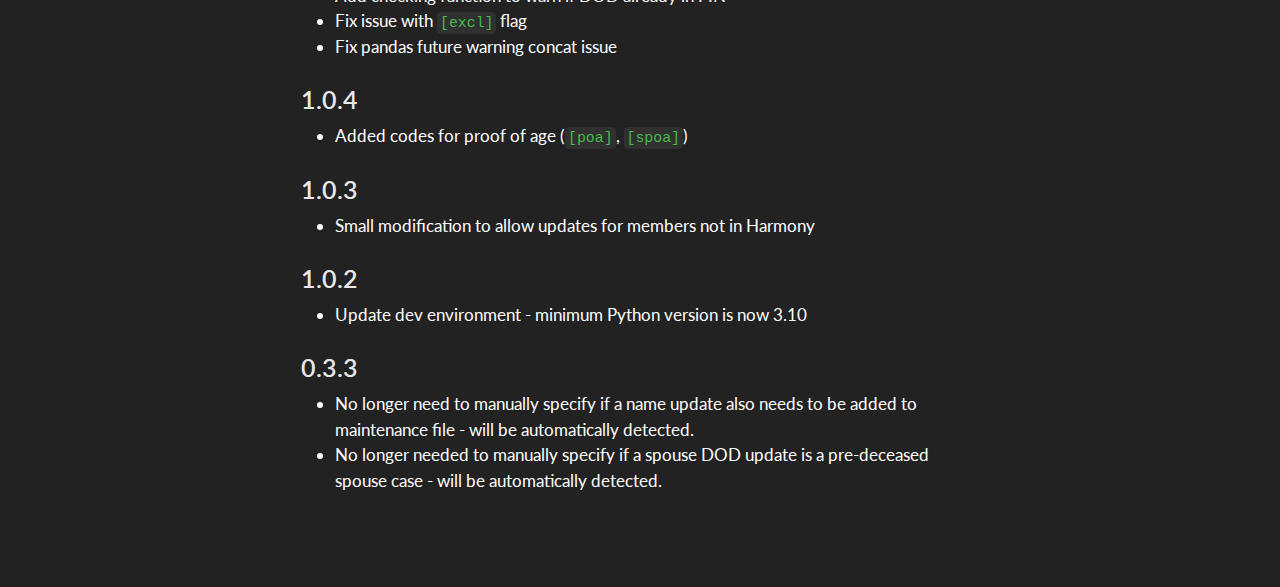
==== commit 657fb093: "1.1.1" ====
--- a/docs/index.html
+++ b/docs/index.html
@@ -183,10 +183,11 @@
   <li><a href="#process" id="toc-process" class="nav-link" data-scroll-target="#process">Process</a></li>
   <li><a href="#changelog" id="toc-changelog" class="nav-link" data-scroll-target="#changelog">Changelog</a>
   <ul class="collapse">
-  <li><a href="#section" id="toc-section" class="nav-link" data-scroll-target="#section">1.0.4</a></li>
-  <li><a href="#section-1" id="toc-section-1" class="nav-link" data-scroll-target="#section-1">1.0.3</a></li>
-  <li><a href="#section-2" id="toc-section-2" class="nav-link" data-scroll-target="#section-2">1.0.2</a></li>
-  <li><a href="#section-3" id="toc-section-3" class="nav-link" data-scroll-target="#section-3">0.3.3</a></li>
+  <li><a href="#section" id="toc-section" class="nav-link" data-scroll-target="#section">1.1.1</a></li>
+  <li><a href="#section-1" id="toc-section-1" class="nav-link" data-scroll-target="#section-1">1.0.4</a></li>
+  <li><a href="#section-2" id="toc-section-2" class="nav-link" data-scroll-target="#section-2">1.0.3</a></li>
+  <li><a href="#section-3" id="toc-section-3" class="nav-link" data-scroll-target="#section-3">1.0.2</a></li>
+  <li><a href="#section-4" id="toc-section-4" class="nav-link" data-scroll-target="#section-4">0.3.3</a></li>
   </ul></li>
   </ul>
 </nav>
@@ -232,7 +233,7 @@
 <section id="process" class="level2">
 <h2 class="anchored" data-anchor-id="process">Process</h2>
 <ol type="1">
-<li><strong>Scrape tickets</strong>: Instead of manually visiting each ticket in the browser, all tickets assigned to me in Harmony are scraped using the <a href="https://pyronone.github.io/harmony_automation/bots.html#scraper">Scraper bot</a> from my <a href="https://pyronone.github.io/harmony_automation/index.html">harmony_automation</a> package.
+<li><strong>Scrape tickets</strong>: Instead of manually visiting each ticket in the browser, all tickets assigned to me in Harmony are scraped using my <a href="https://pyronone.github.io/harmony_automation/index.html">harmony_automation</a> package.
 <ul>
 <li>The scraper gets all comments/notes from the ticket and cleans/formats them in chronological order.</li>
 <li>Tickets where the information is stored in attachments still need to be reviewed manually.</li>
@@ -249,7 +250,7 @@
 <li>The address file is updated using the <code>update_xl</code> module, copied over from my <a href="https://pyronone.github.io/update_xl/index.html">update_xl</a> package. A changelog is also generated, showing exactly what was updated and when.</li>
 <li>The maintenance file is reviewed manually and saved for later. It will later be concatenated with files from subsequent updates and finalized a few days before the monthly deadline.</li>
 </ul></li>
-<li><strong>Close/re-assign tickets</strong>: Tickets in Harmony are automatically closed/re-assigned using the main <a href="https://pyronone.github.io/harmony_automation/bots.html#bot">Bot</a> from my <a href="https://pyronone.github.io/harmony_automation/index.html">harmony_automation</a> package.
+<li><strong>Close/re-assign tickets</strong>: Tickets in Harmony are automatically closed/re-assigned using my <a href="https://pyronone.github.io/harmony_automation/index.html">harmony_automation</a> package.
 <ul>
 <li>This eliminates the need to manually close/re-assign up to 100+ tickets after each update.</li>
 </ul></li>
@@ -258,25 +259,34 @@
 <section id="changelog" class="level2">
 <h2 class="anchored" data-anchor-id="changelog">Changelog</h2>
 <section id="section" class="level3">
-<h3 class="anchored" data-anchor-id="section">1.0.4</h3>
+<h3 class="anchored" data-anchor-id="section">1.1.1</h3>
+<ul>
+<li>Update <code>update_xl</code> module</li>
+<li>Add checking function to warn if DOD already in PIN</li>
+<li>Fix issue with <code>[excl]</code> flag</li>
+<li>Fix pandas future warning concat issue</li>
+</ul>
+</section>
+<section id="section-1" class="level3">
+<h3 class="anchored" data-anchor-id="section-1">1.0.4</h3>
 <ul>
 <li>Added codes for proof of age (<code>[poa]</code>, <code>[spoa]</code>)</li>
 </ul>
 </section>
-<section id="section-1" class="level3">
-<h3 class="anchored" data-anchor-id="section-1">1.0.3</h3>
+<section id="section-2" class="level3">
+<h3 class="anchored" data-anchor-id="section-2">1.0.3</h3>
 <ul>
 <li>Small modification to allow updates for members not in Harmony</li>
 </ul>
 </section>
-<section id="section-2" class="level3">
-<h3 class="anchored" data-anchor-id="section-2">1.0.2</h3>
+<section id="section-3" class="level3">
+<h3 class="anchored" data-anchor-id="section-3">1.0.2</h3>
 <ul>
 <li>Update dev environment - minimum Python version is now 3.10</li>
 </ul>
 </section>
-<section id="section-3" class="level3">
-<h3 class="anchored" data-anchor-id="section-3">0.3.3</h3>
+<section id="section-4" class="level3">
+<h3 class="anchored" data-anchor-id="section-4">0.3.3</h3>
 <ul>
 <li>No longer need to manually specify if a name update also needs to be added to maintenance file - will be automatically detected.</li>
 <li>No longer needed to manually specify if a spouse DOD update is a pre-deceased spouse case - will be automatically detected.</li>
